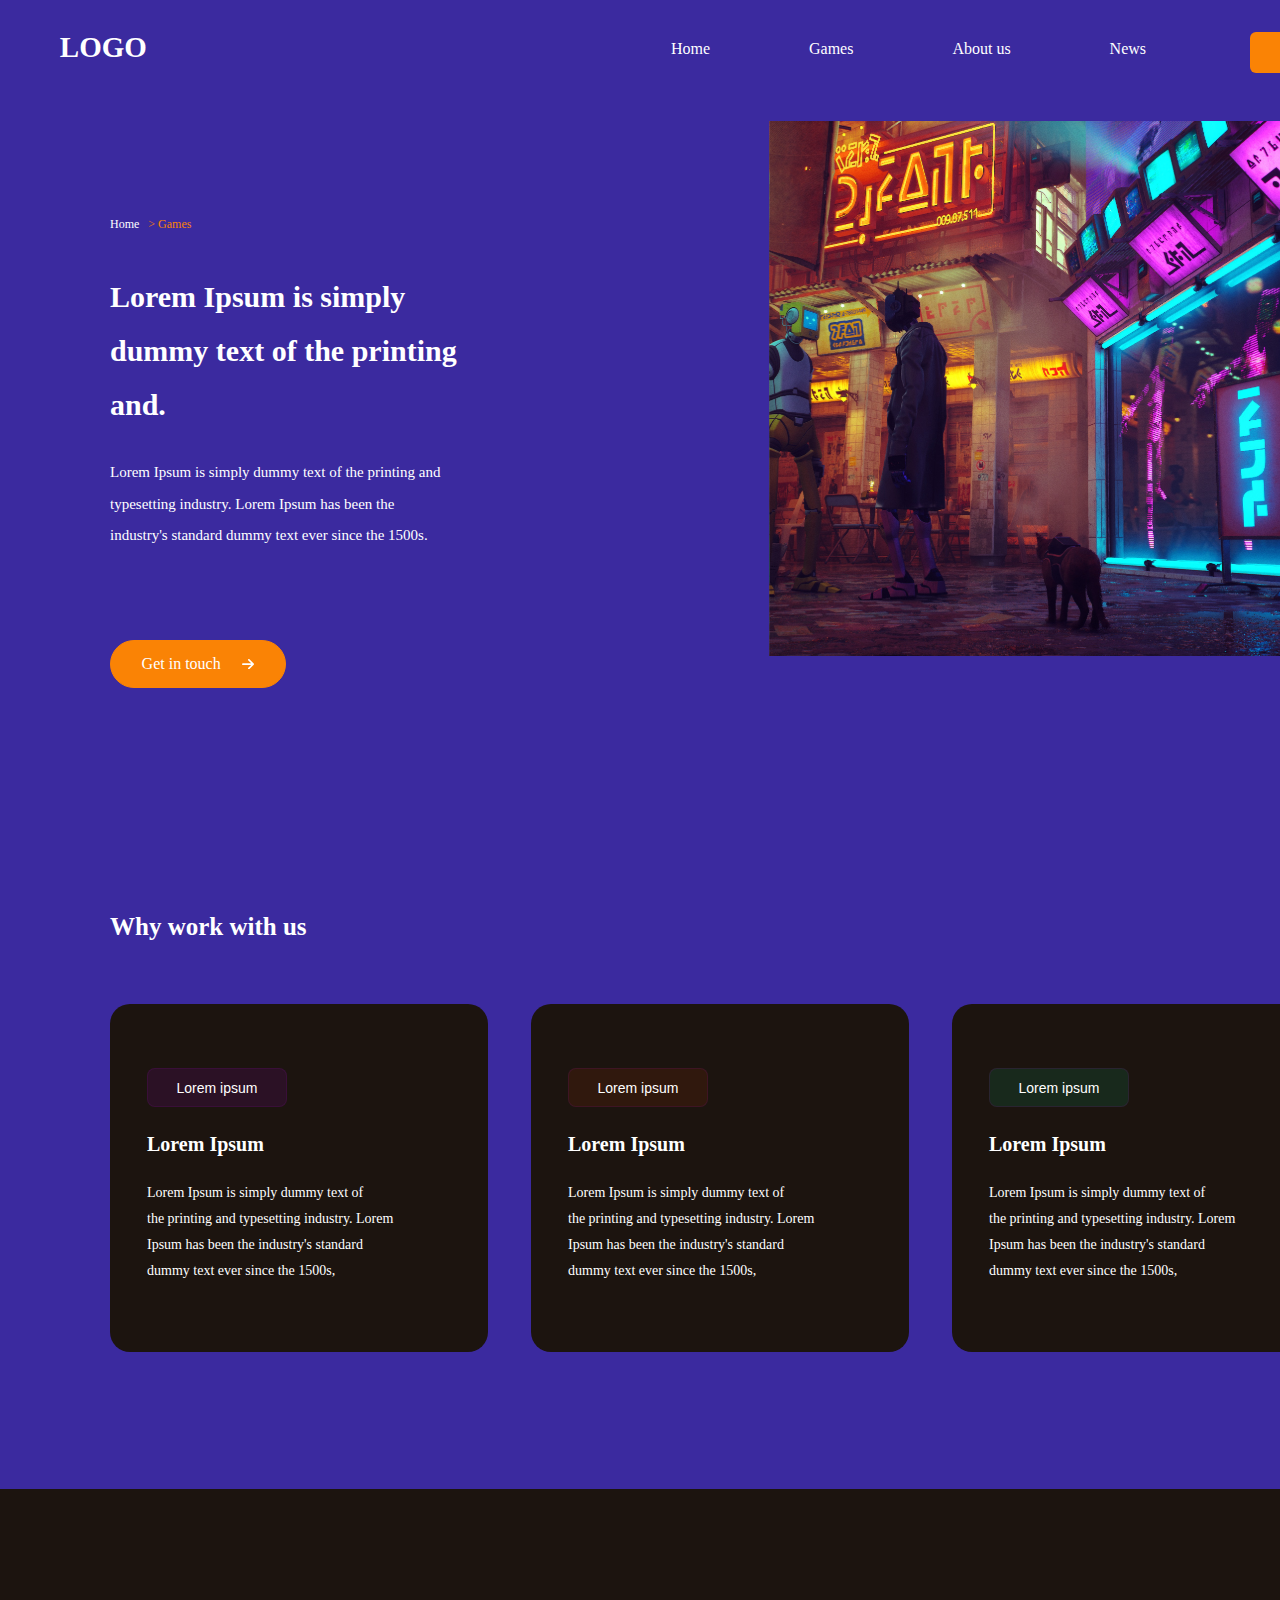
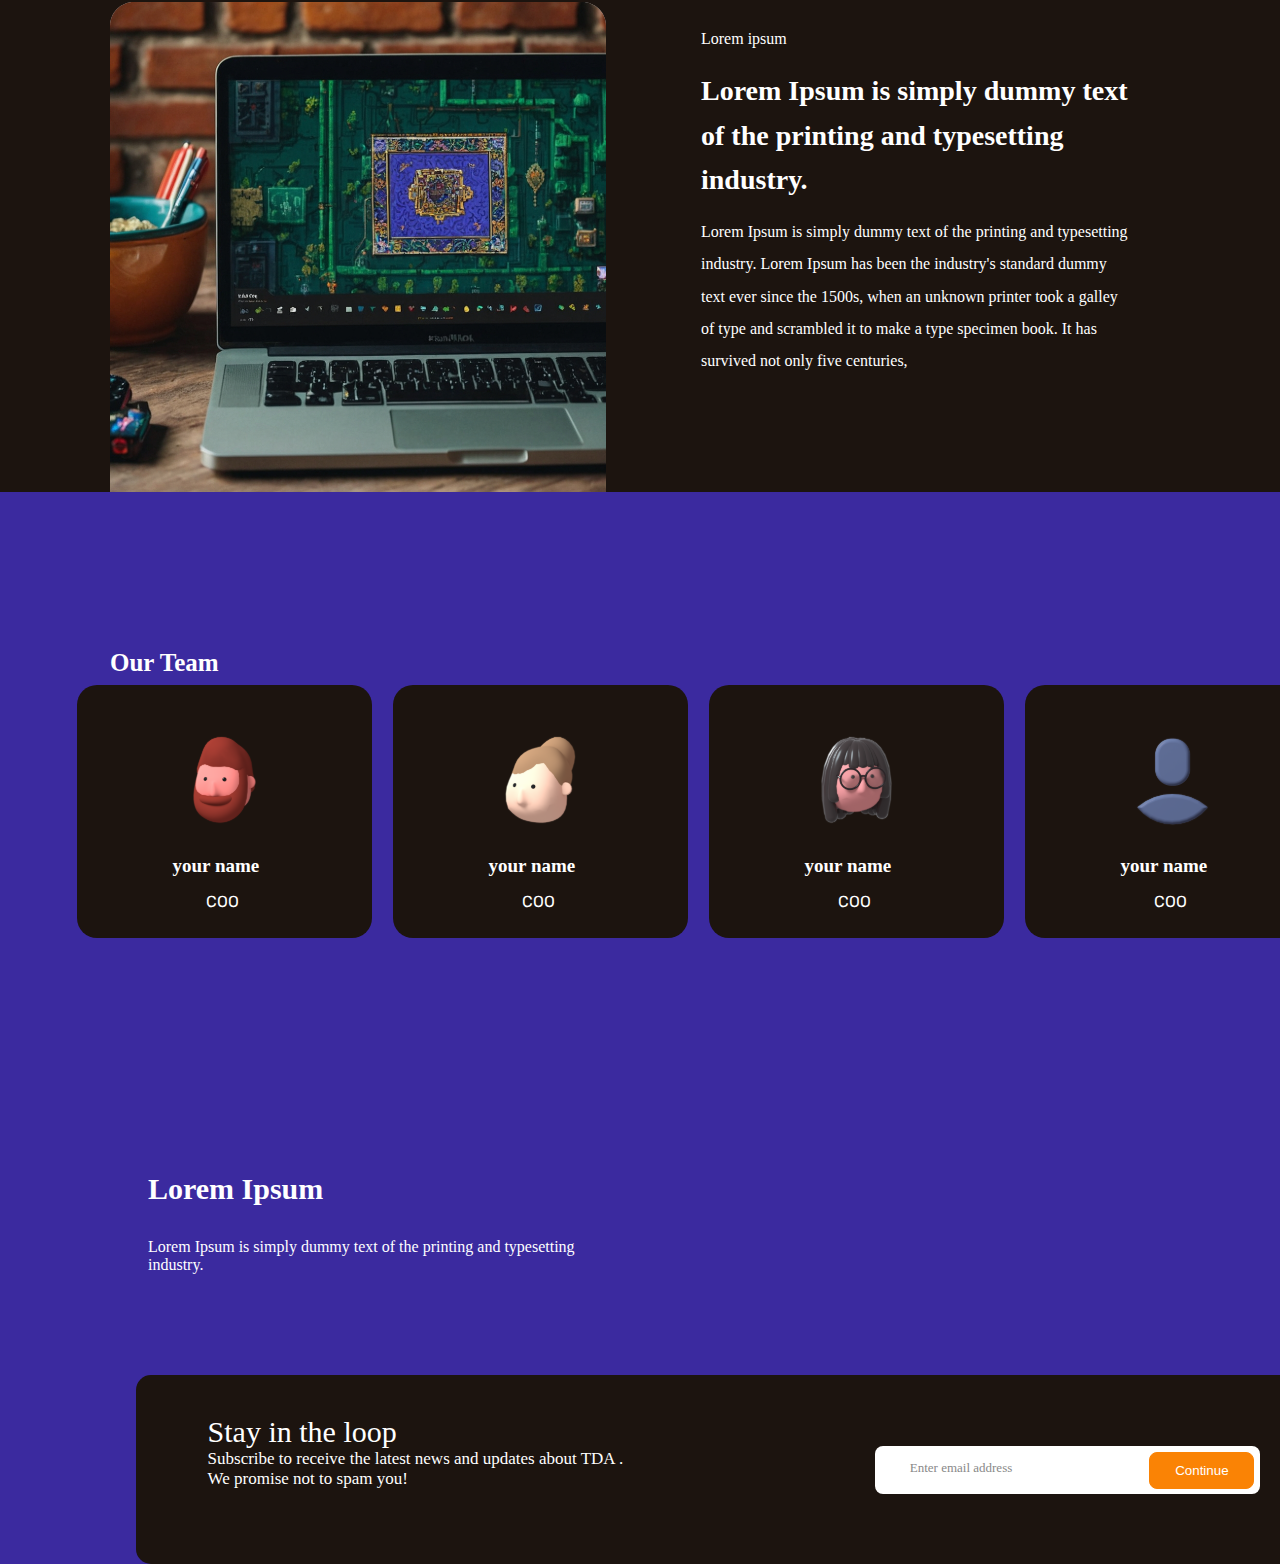
==== page2.html @ d7a1c6fb "edit code" ====
<!DOCTYPE html>
<html lang="en">
<head>
  <meta charset="UTF-8"/>
  <meta name="viewport" content="width=device-width, initial-scale=1.0"/>
  <meta name="description" content="Gaming-Website">
  <link rel="stylesheet" href="styles/style-page2.css">
  <link rel="stylesheet" href="styles/header.css">
  <link rel="icon"  href="assets/images/favicon.svg">
  <title>GAMiFY</title>
</head>
<body>
<div id="div1">
  <div id="div2">
    LOGO
  </div>
  <div id="div4">
    <div id="div3">
      <a href="">Home</a>
      <a href="page2.html">Games</a>
      <a href="">About us</a>
      <a href="">News</a>
    </div>
    <button>light</button>
  </div>
</div>
<main>

  <div class="div5">
    <div class="div6">
      <div>
        <span id="div6-span1">Home</span>
        <span id="div6-span2">> Games</span>
      </div>
      <p id="div6-p1">Lorem Ipsum is simply <br> dummy text of the printing <br> and.</p>
      <p id="div6-p2">Lorem Ipsum is simply dummy text of the printing and <br>typesetting industry. Lorem Ipsum has been the <br> industry's standard dummy text ever since the 1500s.</p>
      <button class="div6-button">
        <a href="#">Get in touch</a>
        <img src="assets/images/Group%20(1).svg" alt="">
      </button>
    </div>
    <img id="div6-image" src="assets/images/Rectangle 6.svg" alt="rect 6">
  </div>

  <p id="p">Why work with us</p>
  <div class="div7">
    <div class="div8">
      <button id="div8-button">Lorem ipsum</button>
      <p id="div8-p1">Lorem Ipsum</p>
      <p id="div8-p2">Lorem Ipsum is simply dummy text of <br> the printing and typesetting industry. Lorem <br> Ipsum has been the industry's standard <br> dummy text ever since the 1500s,</p>
    </div>
    <div class="div9">
      <button id="div9-button">Lorem ipsum</button>
      <p id="div9-p1">Lorem Ipsum</p>
      <p id="div9-p2">Lorem Ipsum is simply dummy text of <br> the printing and typesetting industry. Lorem <br> Ipsum has been the industry's standard <br> dummy text ever since the 1500s,</p>
    </div>
    <div class="div10">
      <button id="div10-button">Lorem ipsum</button>
      <p id="div10-p1">Lorem Ipsum</p>
      <p id="div10-p2">Lorem Ipsum is simply dummy text of <br> the printing and typesetting industry. Lorem <br> Ipsum has been the industry's standard <br> dummy text ever since the 1500s,</p>
    </div>
  </div>

  <div class="div11">
    <img src="assets/images/Rectangle%2025%20(1).svg" alt="rect 25">
    <div class="div12">
      <span>Lorem ipsum</span>
      <p id="div12-p1">Lorem Ipsum is simply dummy text <br> of the printing and typesetting <br> industry. </p>
      <p id="div12-p2">Lorem Ipsum is simply dummy text of the printing and typesetting <br>industry. Lorem Ipsum has been the industry's standard dummy <br> text ever since the 1500s, when an unknown printer took a galley <br> of type and scrambled it to make a type specimen book. It has <br> survived not only five centuries,</p>
    </div>
  </div>

  <p id="p1">Our Team</p>

  <div class="div13">
    <div class="div14">
      <img src="assets/images/Bill 1.svg" alt="Bill 1">
      <p class="div14-p1">your name</p>
      <p class="div14-p2">COO</p>
    </div>
    <div class="div14">
      <img src="assets/images/Beverly 1.svg" alt="Beverly 1">
      <p class="div14-p1">your name</p>
      <p class="div14-p2">COO</p>
    </div>
    <div class="div14">
      <img src="assets/images/Claudia 1.svg" alt="Claudia 1">
      <p class="div14-p1">your name</p>
      <p class="div14-p2">COO</p>
    </div>
    <div class="div14">
      <img src="assets/images/Avatar 1.svg" alt="Bill 1">
      <p class="div14-p1">your name</p>
      <p class="div14-p2">COO</p>
    </div>
  </div>
  <div class="div15">
    <span>Lorem Ipsum</span>
    <p>Lorem Ipsum is simply dummy text of the printing and typesetting <br> industry. </p>
  </div>
  <div class="div16">

    <div class="div17">
      <span>Stay in the loop</span>
      <p>Subscribe to receive the latest news and updates about TDA . <br>We promise not to spam you! </p>
    </div>

    <div class="div18">
      <p>Enter email address</p>
      <button>Continue</button>
    </div>

  </div>
</main>
</body>
</html>
---- styles/style-page2.css ----
@font-face {
    font-family: rubik;
    src: url(../assets/fonts/Rubik-Regular.ttf);
}
* {
    padding: 0;
    margin: 0;
    box-sizing: border-box;
    font-family: Poppins, serif;

}
body{
    width: 1440px;
    color: white;

}
/* 2. we use :root for default variables */
:root {
    --black-700: #000;
    --primary : #3B2A9F;
    --white : #FFFFFF;
    --secondary :#FA8305;
    --primary2-100 : #5141AA;
    --gray : #898989;
    --purple: #B000DC1C;
    --red: #DC42001C;
    --green: #00DC8D1C;
    --black: #1C140F;
}
/* 3. and we use it like this */

main{
    background-color: var(--primary);
}
#div6-image{
    width: 739px;
    height: 656px;
    padding-top: 121px;
}
.div5{
    width: 1440px;
    display: flex;
    justify-content: space-between;
    gap: 166px;
}
.div6{
    width: 425px;
    height: 450px;
    padding-top: 214px;
    margin-left: 110px;

}

#div6-span1{
    font-size: 12px;
    font-weight: 400;
    color: var(--white);
}
#div6-span2{
    font-size: 12px;
    font-weight: 400;
    color: var(--secondary);
    margin-left: 5px;
}
#div6-p1{
    font-weight: 700;
    font-size: 30px;
    margin-top: 38px;
    margin-bottom: 25px;
    color: var(--white);
    line-height: 54.15px;
}
#div6-p2{
    font-weight: 400;
    font-size: 15px;
    line-height: 31.28px;
    margin-bottom: 57.16px;
    color: var(--white);
}
.div6-button{
    background-color: var(--secondary);
    width: 176px;
    height: 47.84px;
    border: 1px solid var(--secondary);
    border-radius: 40px;
}
.div6-button a{
    text-decoration: none;
    color: var(--white);
    font-weight: 500;
    font-size: 16px;
    margin-right: 18px;
}
#p{
    font-weight: 600;
    font-size: 25px;
    color: var(--white);
    margin-top: 257px;
    margin-left: 110px;
    margin-bottom: 63px;
}
.div7{
    display: flex;
    flex-direction: row;
    justify-content: space-around;
    gap: 43px;
    margin-left: 110px;
    margin-right: 110px;
}
.div8{
    width: 378px;
    height: 348px;
    background-color: var(--black);
    color: var(--white);
    border-radius: 20px;
}
#div8-button{
    width: 140px;
    height: 39px;
    border-radius: 8px;
    margin-left: 37px;
    margin-top: 64px;
    margin-bottom: 19px;
    background-color: var(--purple);
    border: 1px solid var(--purple);
    color: var(--white);
    font-weight: 400;
    font-size: 14px;
}
#div8-p1{
    font-weight: 600;
    font-size: 20px;
    line-height: 37.5px;
    color: var(--white);
    margin-left: 37px;
    margin-bottom: 16px;
}
#div8-p2{
    font-weight: 400;
    font-size: 14px;
    line-height: 26.25px;
    color: var(--white);
    margin-left: 37px;
}
.div9{
    width: 378px;
    height: 348px;
    background-color: var(--black);
    color: var(--white);
    border-radius: 20px;
}
#div9-button{
    width: 140px;
    height: 39px;
    border-radius: 8px;
    margin-left: 37px;
    margin-top: 64px;
    margin-bottom: 19px;
    background-color: var(--red);
    border: 1px solid var(--purple);
    color: var(--white);
    font-weight: 400;
    font-size: 14px;
}
#div9-p1{
    font-weight: 600;
    font-size: 20px;
    line-height: 37.5px;
    color: var(--white);
    margin-left: 37px;
    margin-bottom: 16px;
}
#div9-p2{
    font-weight: 400;
    font-size: 14px;
    line-height: 26.25px;
    color: var(--white);
    margin-left: 37px;
}
.div10{
    width: 378px;
    height: 348px;
    background-color: var(--black);
    color: var(--white);
    border-radius: 20px;
}
#div10-button{
    width: 140px;
    height: 39px;
    border-radius: 8px;
    margin-left: 37px;
    margin-top: 64px;
    margin-bottom: 19px;
    background-color: var(--green);
    border: 1px solid var(--purple);
    color: var(--white);
    font-weight: 400;
    font-size: 14px;
}
#div10-p1{
    font-weight: 600;
    font-size: 20px;
    line-height: 37.5px;
    color: var(--white);
    margin-left: 37px;
    margin-bottom: 16px;
}
#div10-p2{
    font-weight: 400;
    font-size: 14px;
    line-height: 26.25px;
    color: var(--white);
    margin-left: 37px;
}
.div11{
    margin-top: 137px;
    background-color: var(--black);
    width: 1440px;
    height: 603px;
    display: flex;
    flex-direction: row;
}
.div11 img{
    width: 496px;
    height: 490px;
    margin-top: 113px;
    margin-left: 110px;
}
.div12{
    margin-left: 95px;
    margin-top: 134px;
}
.div12 span{
    font-weight: 500;
    font-size: 16px;
    line-height: 32.4px;
    color: var(--white);
}
#div12-p1{
    color: var(--white);
    font-weight: 600;
    font-size: 28px;
    line-height: 44.1px;
    margin-top: 14px;
    margin-bottom: 14px;
}
#div12-p2{
    font-weight: 400;
    font-size: 16px;
    line-height: 32.4px;
    color: var(--white);
    margin-bottom: 100px;
}
#p1{
    color: var(--white);
    font-weight: 600;
    font-size: 25px;
    line-height: 45.12px;
    margin-top: 148px;
    margin-left: 110px;
}
.div13{
    display: flex;
    flex-direction: row;
    justify-content: space-around;
    width: 1264px;
    margin-right: 110px;
    margin-left: 66px;
}
.div14{
    background-color: var(--black);
    width: 295px;
    height: 253px;
    border-radius: 20px;
    color: var(--white);
}
.div14 img{
    margin-top: 35px;
    margin-left: 86px;
    margin-right: 86px;
    width: 123px;
    height: 123px;
}
.div14-p1{
    font-weight: 600;
    font-size: 19px;
    line-height: 38.48px;
    margin-left: 96px;
    margin-right: 93px;
    margin-top: 0px;
    margin-bottom: 0px;
}
.div14-p2{
    font-family:Rubik,serif;
    font-size: 16px;
    line-height: 32.4px;
    margin-left: 129px;
    margin-right: 128px;
    margin-bottom: 19px;
}
.div15{
    margin-top: 234px;
    width: 545px;
    height: 129px;
    margin-left: 148px;
    color: var(--white);
}

.div15 span{
    font-weight: 600;
    font-size: 30px;
}
.div15 p{
    font-weight: 400;
    font-size: 16px;
    margin-top: 32px;
}
.div16{
    background-color:#1C140F;
    width: 1170px;
    height: 189px;
    border-radius: 15px;
    margin-left: 136px;
    margin-right: 134px;
    margin-top: 74px;
    display: flex;
    flex-direction: row;
    justify-content: space-around;
}
.div17{
    color: var(--white);
    width: 636px;
    height: 107px;
    margin-left: 56px;
    margin-top: 40px;
    margin-bottom: 41px;
}
.div17 span{
    font-weight: 500;
    font-size: 30px;
}
.div17 p{
    width: 636px;
    font-weight: 400;
    font-size: 17px;
}
.div18{
    width: 385.68px;
    height: 48px;
    margin-top: 71px;
    margin-right: 30px;
    background-color: var(--white);
    border-radius: 8px;
    display: flex;
    flex-direction: row;
    align-items: center;
    justify-content: space-between;
}

.div18 p{

    font-size: 13px;
    font-weight: 300;
    width: 200px;
    height: 20px;
    color: var(--gray);
    margin-left: 35px;
}
.div18 button{
    background-color: var(--secondary);
    color: var(--white);
    width: 105px;
    height: 37px;
    border: 1px solid var(--secondary);
    border-radius: 8px;
    margin-right: 6px;
    margin-top: 1px;
}
---- styles/header.css ----
/* 1. don't modify this style */
@font-face {
    font-family: rubik;
    src: url(../assets/fonts/Rubik-Regular.ttf);
}
* {
    padding: 0;
    margin: 0;
    box-sizing: border-box;
    font-family: Poppins, serif;

}
body{
    width: 1440px;
    color: white;

}
/* 2. we use :root for default variables */
:root {
    /* --"somekey-attr": "somevalue" i.e : */
    --primary-100: #3B2A9F;
    --secondary:#FA8305;
    --white:#ffffff;
    --primary2-100 : #5141AA;
    --gray : #898989;
    --black-700: #000;

}
/* 3. and we use it like this */

#div1 {
    background-color: var(--primary-100);
    height: 100px;
    position: fixed;
    width: 1440px;
    display: flex;
    flex-direction: row;
    justify-content: space-between;
    color: white;
    z-index: 2;
}

#div2{
    font-size: 29px;
    font-weight: 800;
    line-height: 44.51px;
    margin-left: 59.81px;
    margin-top: 25px;
    margin-bottom: 30px;
}
#div3{
    width: 673px;
    height: 41px;
    margin-top: 40px;
    display: flex;
    justify-content: space-evenly;

}
#div4{
    display: flex;
    gap: 5px;
}
button{
    font-family: Poppins,sans-serif;
    color: white;
    background-color:var(--secondary);
    border-radius: 6px;
    width: 131px;
    height: 41px;
    border: none;
    margin-top: 32px;
    margin-right: 59px;

}
a{
    text-decoration: none;
    color: white;
}
a:active{
    border-bottom-style:solid;
    border-bottom-color: var(--secondary);
    border-bottom-width: 3px;
}
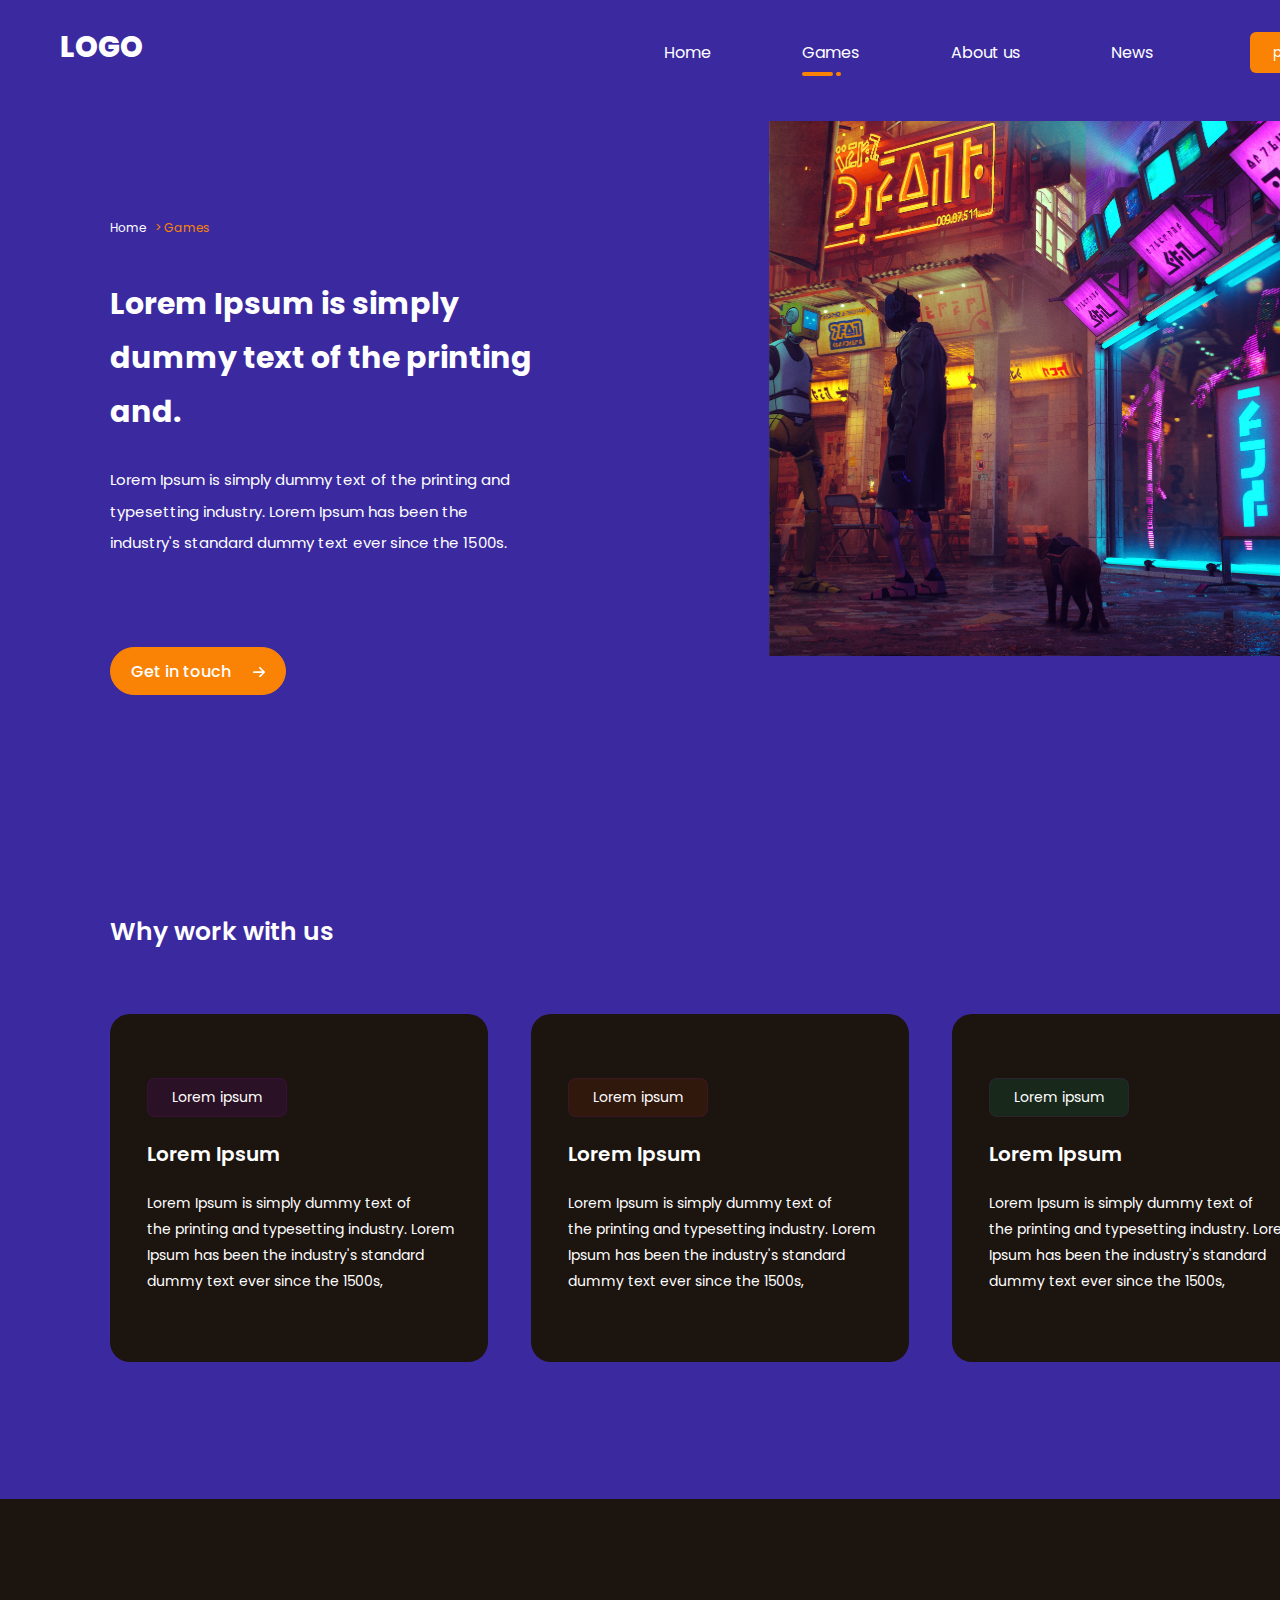
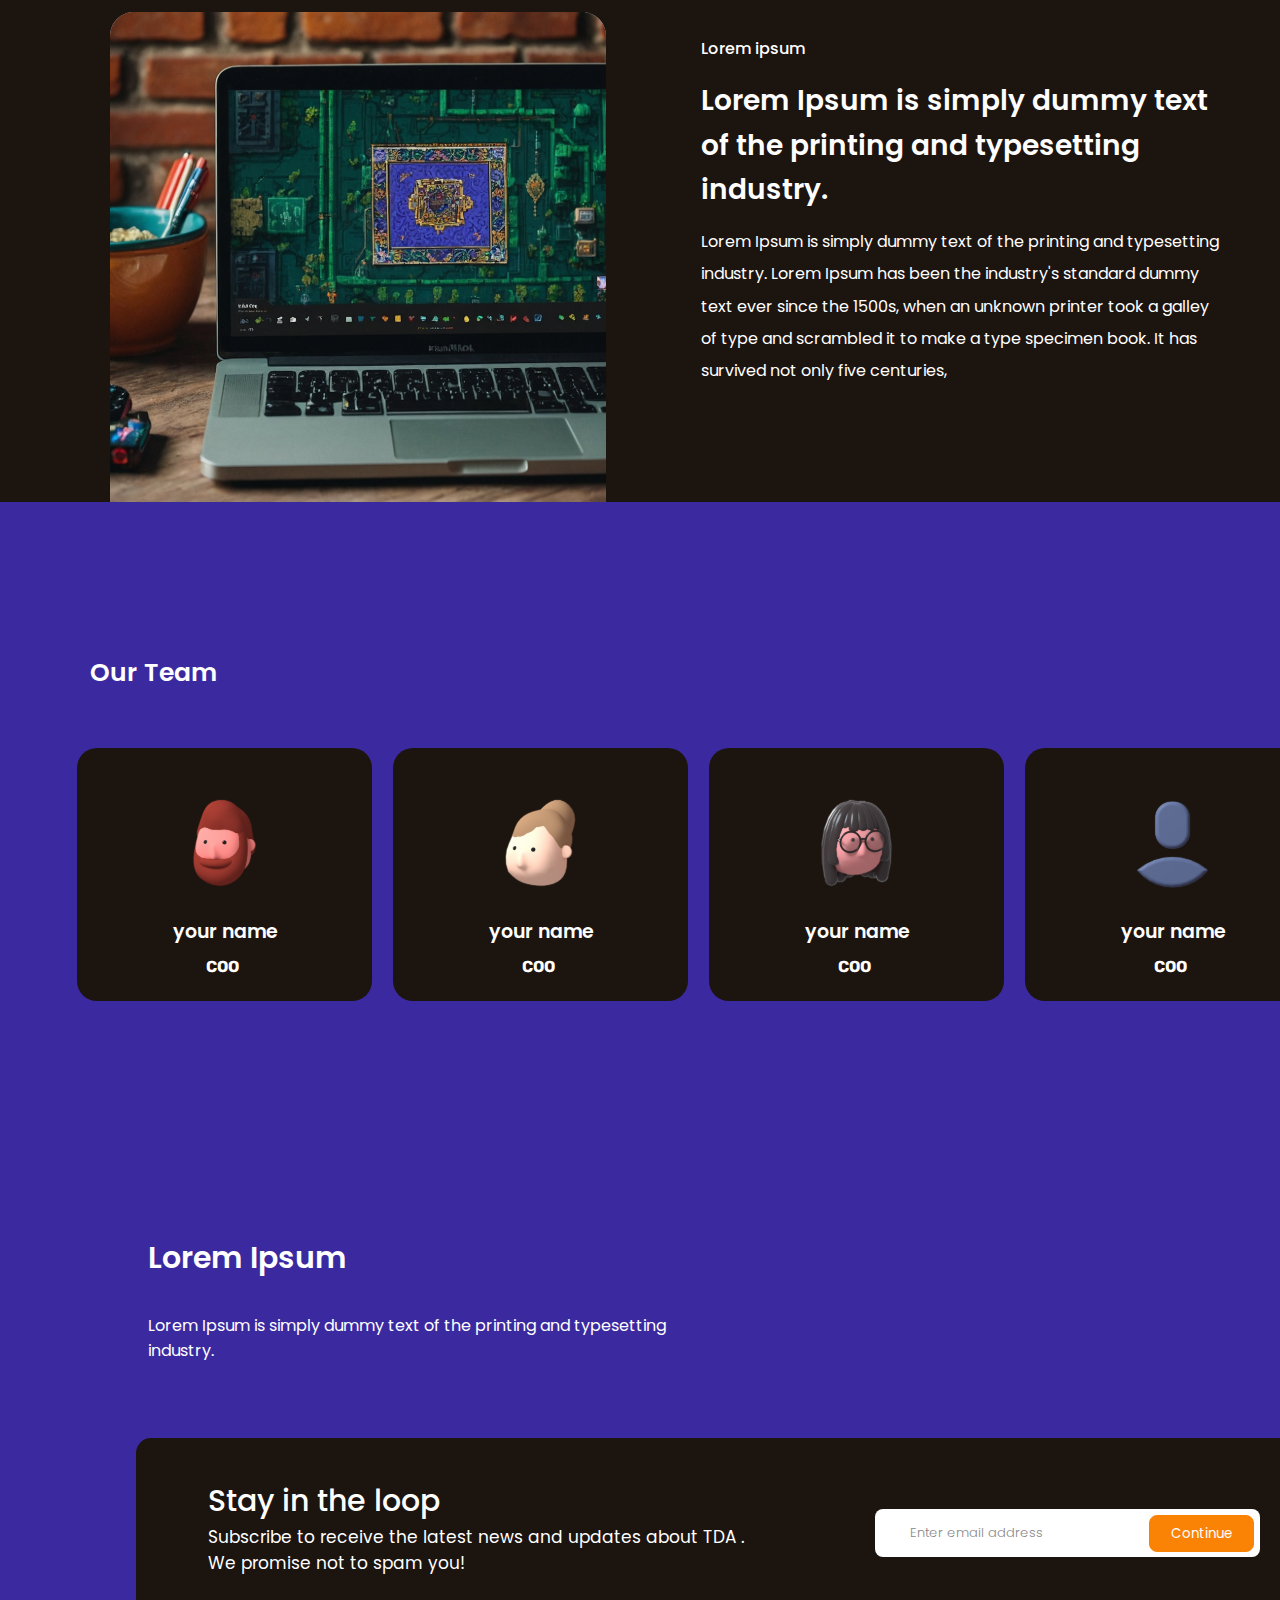
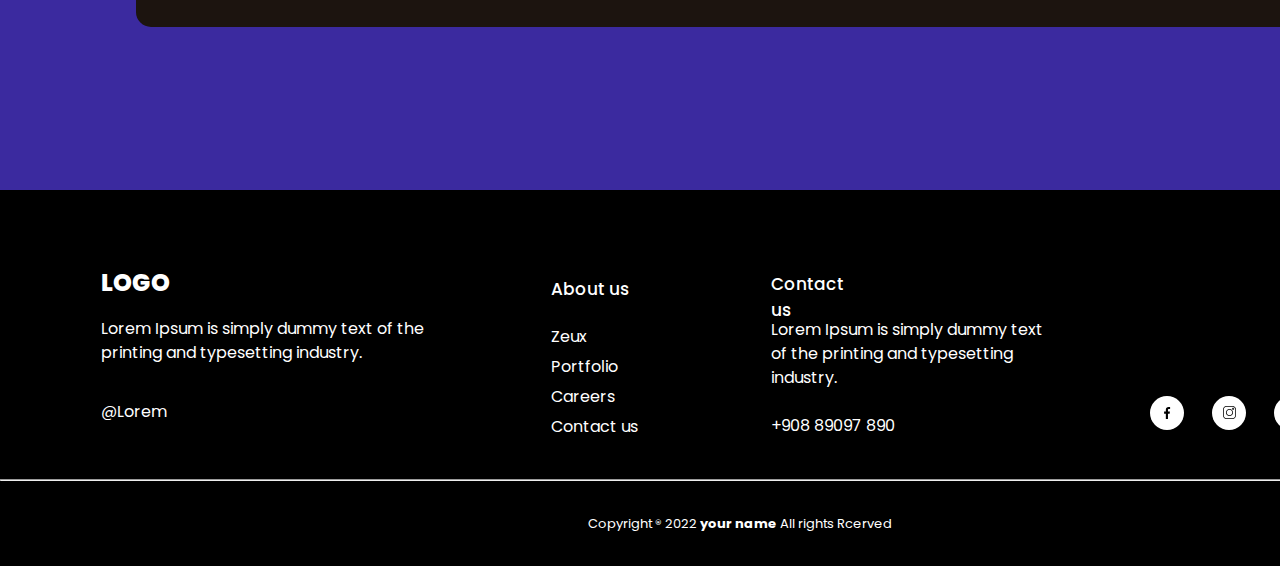
==== commit caea149d: "edit code" ====
--- a/page2.html
+++ b/page2.html
@@ -6,8 +6,14 @@
   <meta name="description" content="Gaming-Website">
   <link rel="stylesheet" href="styles/style-page2.css">
   <link rel="stylesheet" href="styles/header.css">
+  <link rel="stylesheet" href="styles/footer.css">
   <link rel="icon"  href="assets/images/favicon.svg">
   <title>GAMiFY</title>
+  <link href="https://fonts.googleapis.com/css2?family=Poppins:ital,wght@0,200;0,300;0,400;0,500;0,600;0,700;0,800;0,900;1,400;1,500;1,600&family=Rubik:ital,wght@0,300..900;1,300..900&display=swap" rel="stylesheet">
+  <link rel="preconnect" href="https://fonts.googleapis.com">
+  <link rel="preconnect" href="https://fonts.gstatic.com" crossorigin>
+  <link href="https://fonts.googleapis.com/css2?family=Poppins:ital,wght@0,200;0,300;0,400;0,500;0,600;0,700;0,800;0,900;1,400;1,500;1,600&family=Rubik:wght@300..900&display=swap" rel="stylesheet">  
+ 
 </head>
 <body>
 <div id="div1">
@@ -16,12 +22,17 @@
   </div>
   <div id="div4">
     <div id="div3">
-      <a href="">Home</a>
-      <a href="page2.html">Games</a>
+      <a href="index.html">Home</a>
+      <a href="index2.html">Games
+        <div class="line-dot">
+          <div id="line"></div>
+          <div id="dot"></div>
+        </div>
+      </a>
       <a href="">About us</a>
       <a href="">News</a>
     </div>
-    <button>light</button>
+    <button>page theme</button>
   </div>
 </div>
 <main>
@@ -109,8 +120,40 @@
       <p>Enter email address</p>
       <button>Continue</button>
     </div>
+  </div>
+  <footer>
 
-  </div>
+    <div class="div20">
+      <div class="div20-1">
+        <p class="sec1">LOGO</p>
+        <p class="sec2">Lorem Ipsum is simply dummy text of the <br> printing and typesetting industry. </p>
+        <p class="sec3">@Lorem</p>
+      </div>
+      <div class="div20-2">
+        <p id="about-us">About us</p>
+        <ul class="about-ul">
+          <li>Zeux</li>
+          <li>Portfolio</li>
+          <li>Careers</li>
+          <li>Contact us</li>
+        </ul>
+      </div>
+      <div class="div20-3">
+        <p class="sec1">Contact us</p>
+        <p class="sec2">Lorem Ipsum is simply dummy text <br> of the printing and typesetting <br> industry. </p>
+        <p class="sec3">+908 89097 890</p>
+      </div>
+      <div class="div20-4">
+        <img src="assets/images/Group 5.svg" alt="">
+        <img  src="assets/images/Group 11.svg" alt="">
+        <img src="assets/images/Group 10.svg" alt="">
+        <img src="assets/images/Group 9.svg" alt="">
+      </div>
+    </div>
+    <div id="copy"><p >Copyright ® 2022 <b>your name</b> All rights Rcerved</p></div>
+    <hr id="hr">
+
+  </footer>
 </main>
 </body>
 </html>--- a/styles/style-page2.css
+++ b/styles/style-page2.css
@@ -1,3 +1,4 @@
+@import "footer.css";
 @font-face {
     font-family: rubik;
     src: url(../assets/fonts/Rubik-Regular.ttf);
@@ -28,7 +29,24 @@
     --black: #1C140F;
 }
 /* 3. and we use it like this */
-
+#line{
+    width: 30.97px;
+    height: 4px;
+    background-color: #FA8305;
+    border-radius: 20px;
+  }
+#dot{
+    width: 5px;
+    height: 4px;
+    border-radius: 20px;
+    background-color: #FA8305;
+  }
+.line-dot{
+    display: flex;
+    flex-direction: row;
+    gap: 3px;
+    margin-top: 6.8px;
+  }
 main{
     background-color: var(--primary);
 }
@@ -257,7 +275,8 @@
     font-size: 25px;
     line-height: 45.12px;
     margin-top: 148px;
-    margin-left: 110px;
+    margin-left: 90px;
+    margin-bottom: 53px;
 }
 .div13{
     display: flex;
@@ -282,13 +301,11 @@
     height: 123px;
 }
 .div14-p1{
+    width: 200px;
     font-weight: 600;
     font-size: 19px;
-    line-height: 38.48px;
-    margin-left: 96px;
-    margin-right: 93px;
-    margin-top: 0px;
-    margin-bottom: 0px;
+    line-height: 38px;
+    margin: 0 93px 0 96px;
 }
 .div14-p2{
     font-family:Rubik,serif;
--- a/styles/header.css
+++ b/styles/header.css
@@ -27,6 +27,7 @@
 
 }
 /* 3. and we use it like this */
+
 
 #div1 {
     background-color: var(--primary-100);
--- a/styles/footer.css
+++ b/styles/footer.css
@@ -0,0 +1,174 @@
+@font-face {
+    font-family: Poppins;
+    src: url(../assets/fonts/Poppins-Regular.ttf);
+    src: url(../assets/fonts/Poppins-Bold.ttf);
+}
+@font-face {
+    font-family: Rubik;
+    src: url(../assets/fonts/Rubik-Bold.ttf);
+}
+
+*{
+    font-family: Poppins;
+}
+body{
+    width: 1440px;
+    padding: 0;
+    margin: 0;
+    box-sizing: border-box;
+}
+
+:root {
+    --black-700: #000000;
+    --primary : #3B2A9F;
+    --white : #FFFFFF;
+    --secondary :#FA8305;
+    --primary2-100 : #5141AA;
+    --gray : #898989;
+    --purple: #B000DC1C;
+    --red: #DC42001C;
+    --green: #00DC8D1C;
+    --black: #1C140F;
+    --gray2: #D2D2D2;
+}
+
+.elementOne {
+    background-color: var(--black-700);
+}
+footer{
+    width: 1440px;
+    height: 376px;
+    background-color: var(--black-700);
+    margin-top: 163px;
+}
+.div20-1 .sec1{
+    width: 68px;
+    height: 37px;
+    font-weight: 800;
+    font-size: 24px;
+    line-height: 36.84px;
+    color: #FFFFFF;
+}
+.div20-1 .sec2{
+    width: 372px;
+    height: 58px;
+    font-weight: 400;
+    font-size: 16px;
+    line-height: 24px;
+    color: #FFFFFF;
+    margin-top: 15px;
+}
+.div20-1 .sec3{
+    width: 196px;
+    height: 23px;
+    font-weight: 400;
+    font-size: 16px;
+    line-height: 24px;
+    color: #FFFFFF;
+    margin-top: 25px;
+}
+#about-us{
+    width: 76px;
+    height: 26px;
+    font-weight: 500;
+    font-size: 17px;
+    line-height: 25.5px;
+    color: #FFFFFF;
+    white-space: nowrap;
+}
+.about-ul{
+    width: 372px;
+    height: 117px;
+    font-weight: 400;
+    font-size: 16px;
+    line-height: 29.81px;
+    color: #FFFFFF;
+    list-style-type: none;
+    margin-top: 15px ;
+    bottom: -1px;
+    position: absolute;
+}
+.div20-3 .sec1{
+    width: 94px;
+    height: 26px;
+    font-weight: 500;
+    font-size: 17px;
+    line-height: 25.5px;
+    color: #FFFFFF;
+}
+.div20-3 .sec2{
+    width: 282px;
+    height: 76px;
+    font-weight: 400;
+    font-size: 16px;
+    line-height: 24px;
+    color: #FFFFFF;
+    margin-top: 20px;
+}
+.div20-3 .sec3{
+    width: 141px;
+    height: 28px;
+    font-weight: 400;
+    font-size: 16px;
+    line-height: 24px;
+    color: #FFFFFF;
+    margin-top: 20px;
+}
+.div20{
+    display: flex;
+    flex-direction: row;
+    justify-content: space-between;
+}
+.div20-4{
+    display: flex;
+    flex-direction: row;
+    margin-top: 196px;
+    position: absolute;
+    left: 1136px;
+}
+.footer-sec1-4 img{
+    width: 80px;
+    height: 80px;
+}
+.div20-1{
+    margin-top: 75px;
+    height: 161px;
+    margin-bottom: 53px;
+    position: absolute;
+    left: 101px;
+}
+.div20-2{
+    margin-top: 87px;
+    height: 161px;
+    position: absolute;
+    color: var(--white);
+    left: 551px;
+}
+.div20-3{
+    margin-top: 82px;
+    height: 161px;
+    position: absolute;
+    left: 771px;
+}
+footer #copy{
+    color: #FFFFFF;
+    margin-top: 322px;
+    margin-left: 588px;
+    width: 300px;
+    height: 25px;
+    font-weight: 400;
+    font-size: 13px;
+    line-height: 24.78px;
+    white-space: nowrap;
+}
+#copy b{
+    color: var(--white);
+    font-weight: 700;
+    font-size: 13px;
+    line-height: 24.78px;
+}
+#hr{
+    position: relative;
+    bottom: 58px;
+    color: var(--gray2);
+}